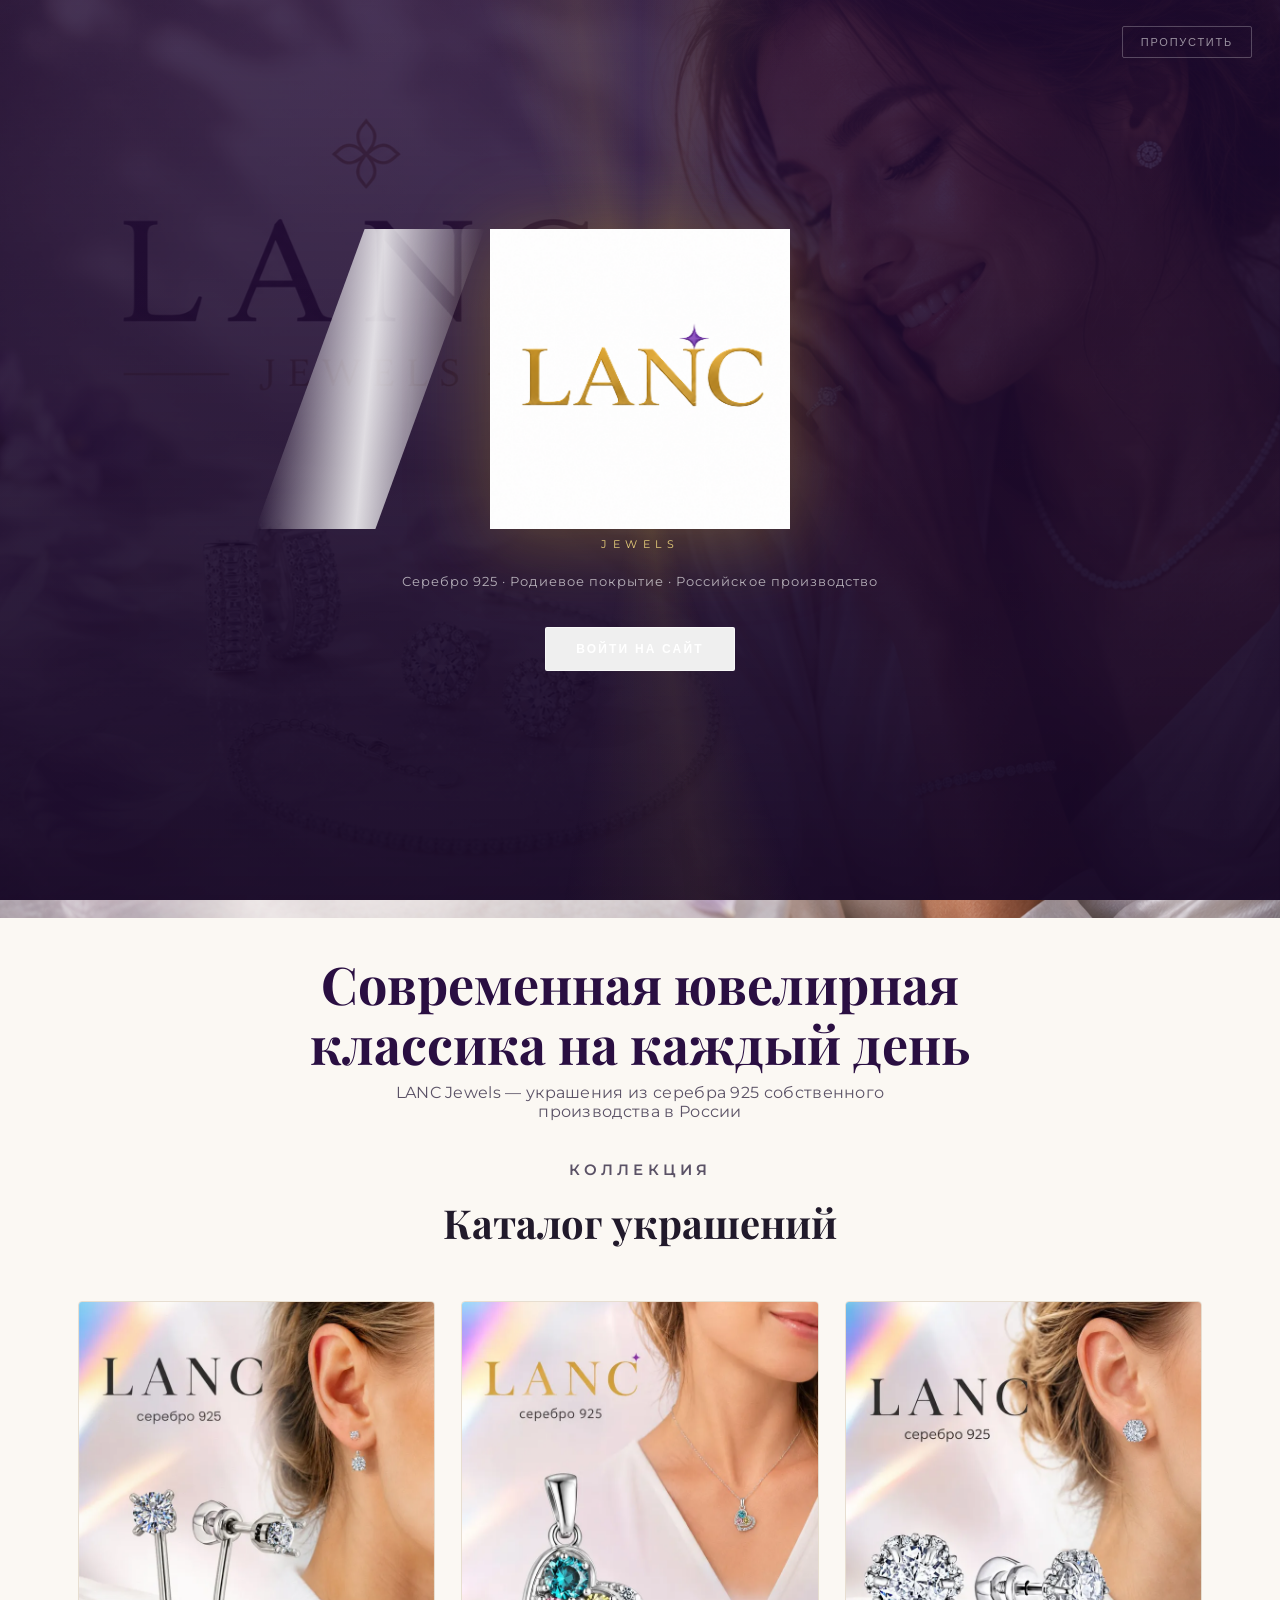
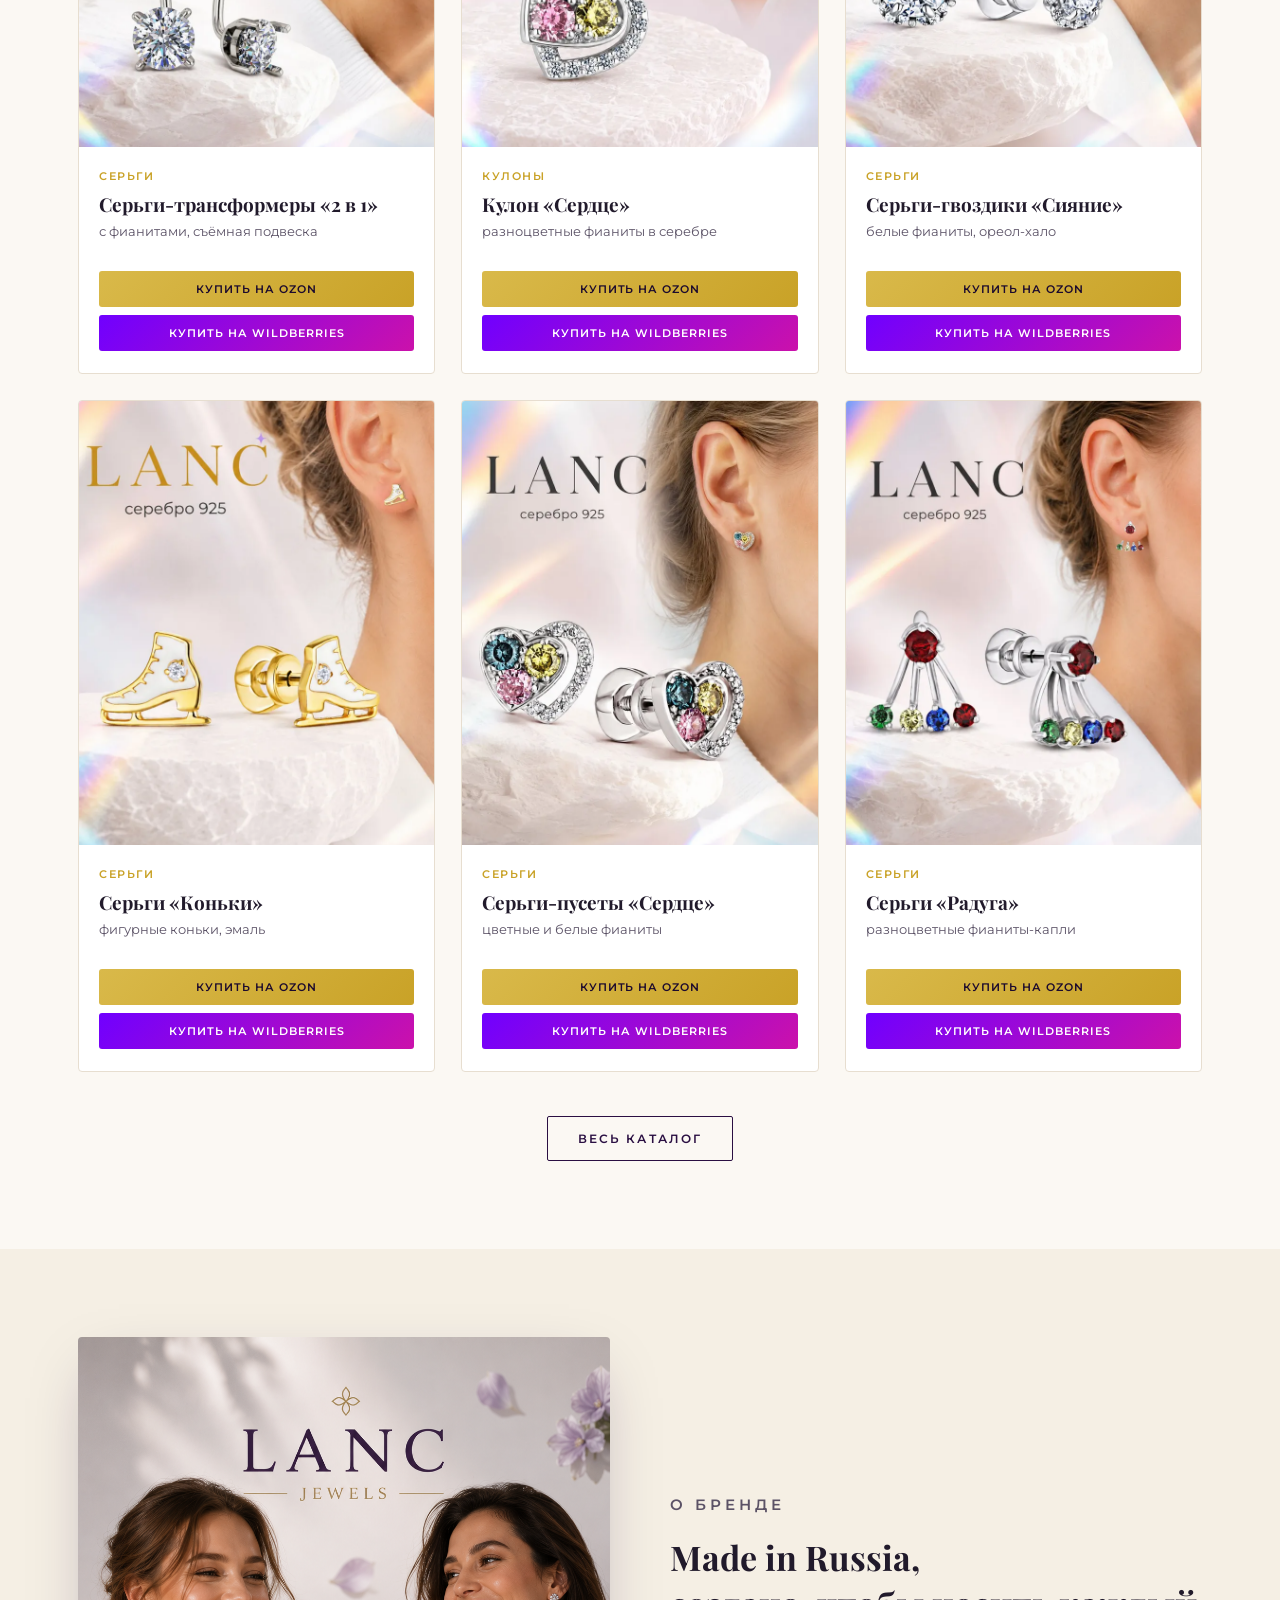
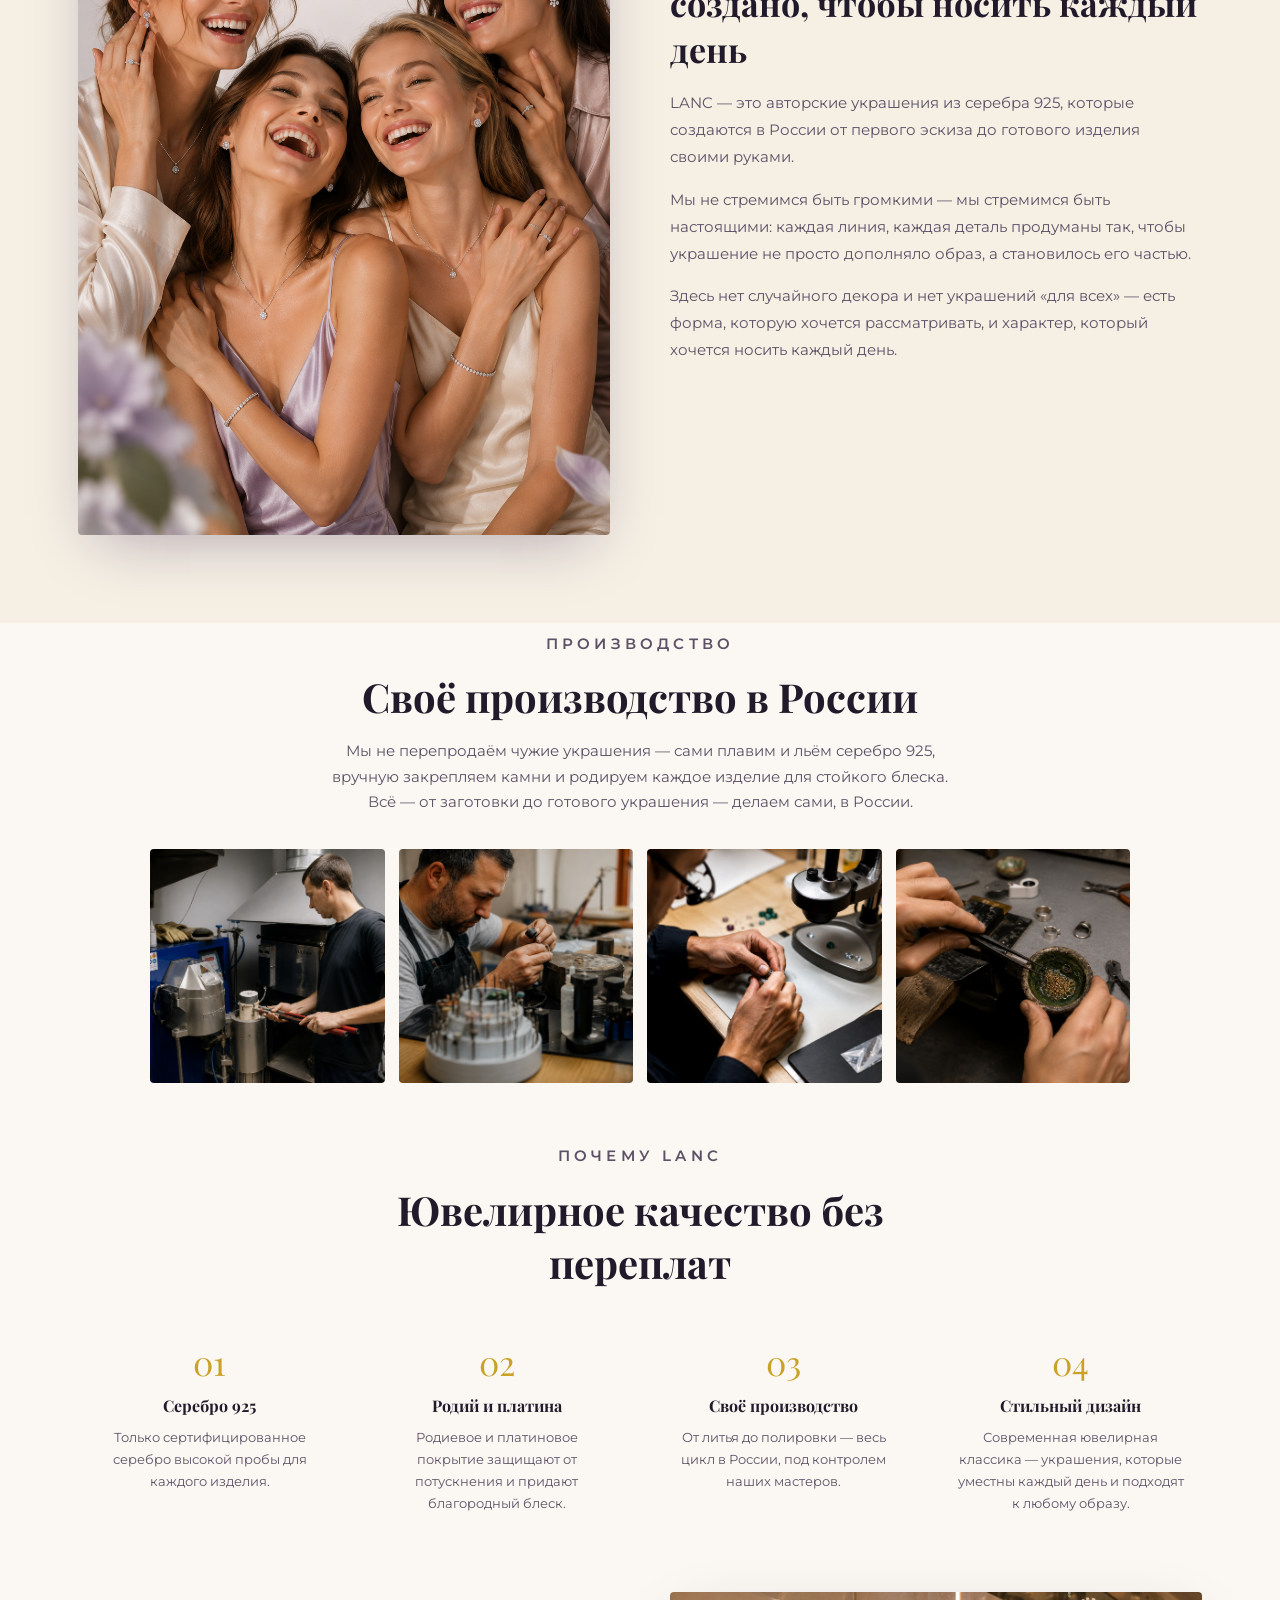
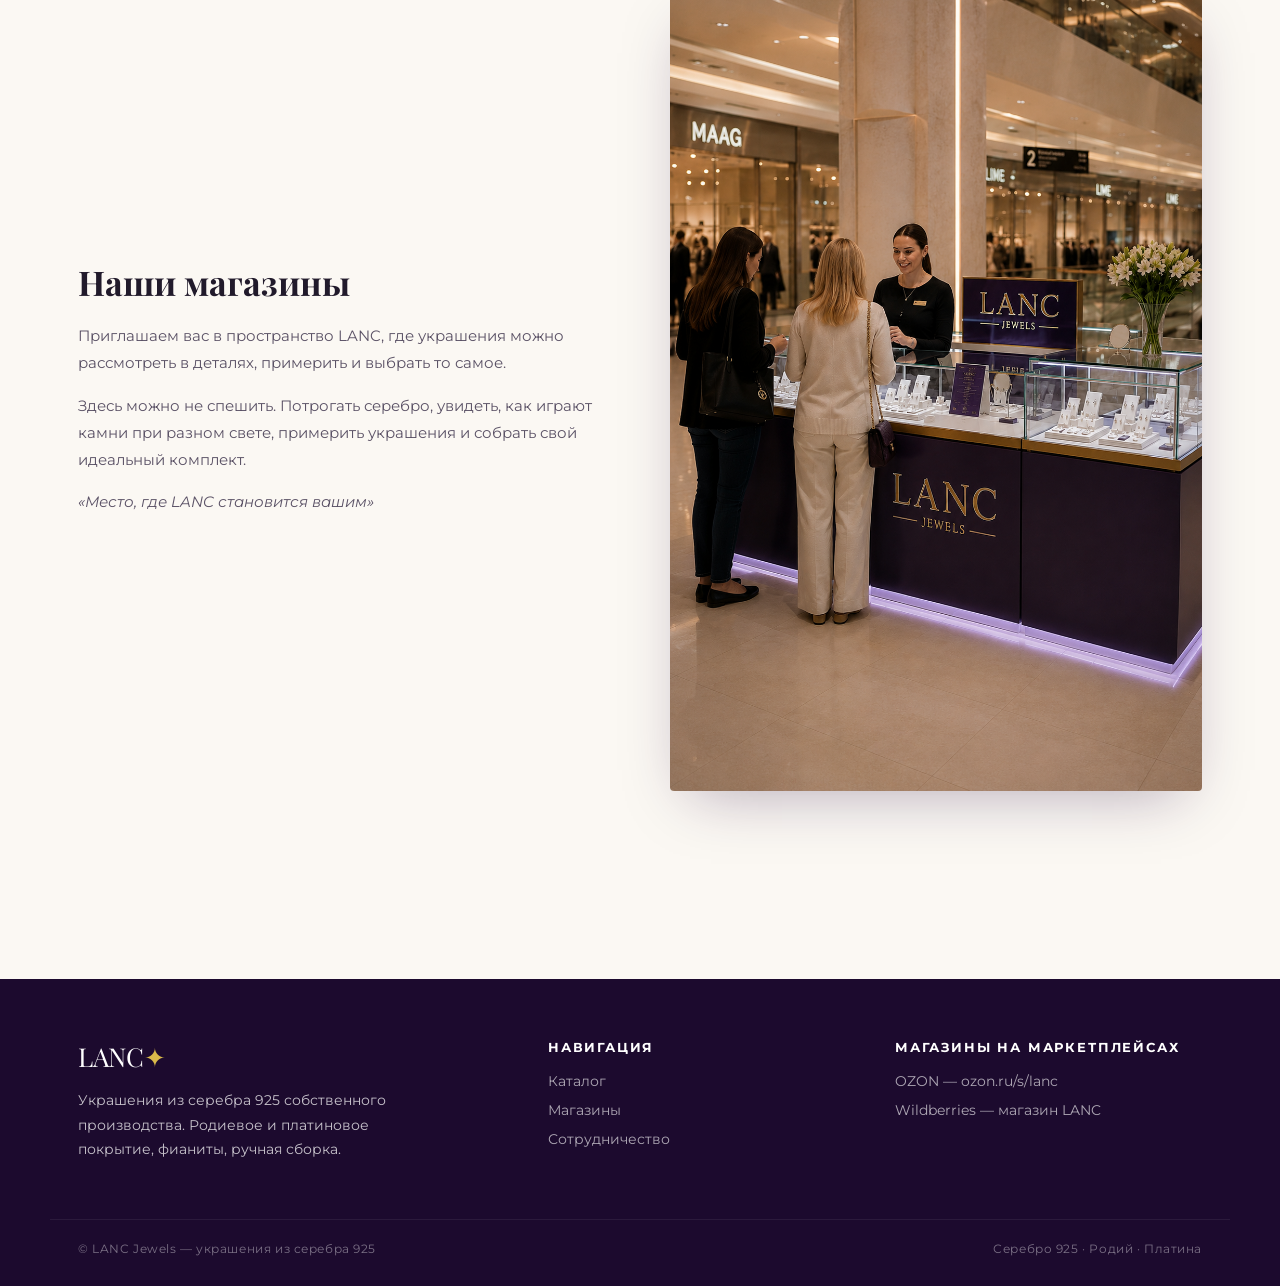
==== index.html @ 3d25fc1f "Initial commit: LANC Jewels website Static site with catalog (10 products sourced from OZON/Wildberr" ====
<!DOCTYPE html>
<html lang="ru">
<head>
<meta charset="UTF-8">
<meta name="viewport" content="width=device-width, initial-scale=1.0">
<title>LANC Jewels — украшения из серебра 925</title>
<link rel="stylesheet" href="css/style.css">
</head>
<body>

<!-- ===================== SPLASH ===================== -->
<div id="splash">
  <div class="bg-photo" style="background-image:url('images/brand/hero-splash.png');"></div>
  <div class="veil"></div>
  <div class="rays"></div>
  <div class="sparkle-field"></div>
  <button id="splash-skip">Пропустить</button>
  <div class="splash-content">
    <div class="splash-mark"><img src="images/brand/logo-gold.png" alt="LANC"></div>
    <p class="splash-sub">Jewels</p>
    <p class="splash-tag">Серебро 925 · Родиевое покрытие · Российское производство</p>
    <div class="splash-enter">
      <button class="btn btn-outline-light" id="splash-enter">Войти на сайт</button>
    </div>
  </div>
</div>

<!-- ===================== HEADER ===================== -->
<header class="site-header">
  <nav class="nav">
    <a href="index.html" class="nav-logo">LANC<span class="spark">✦</span><small>&nbsp;jewels</small></a>
    <button class="nav-toggle" id="navToggle" aria-label="Меню"><span></span><span></span><span></span></button>
    <ul class="nav-links" id="navLinks">
      <li><a href="index.html" class="active">Главная</a></li>
      <li><a href="catalog.html">Каталог</a></li>
      <li><a href="index.html#stores">Магазины</a></li>
      <li><a href="cooperation.html">Сотрудничество</a></li>
    </ul>
  </nav>
</header>

<!-- ===================== HERO ===================== -->
<section class="hero">
  <img src="images/brand/hero-splash.png" alt="LANC Jewels" class="hero-photo">
  <a href="catalog.html" class="btn btn-gold hero-photo-cta">Смотреть каталог</a>
</section>

<!-- ===================== HERO CAPTION ===================== -->
<section class="hero-caption">
  <div class="container">
    <h1>Современная ювелирная классика на каждый день</h1>
    <p class="hero-subtitle">LANC Jewels — украшения из серебра 925 собственного производства в России</p>
  </div>
</section>

<!-- ===================== CATEGORY TEASER ===================== -->
<section style="padding-top:32px;">
  <div class="container">
    <div class="section-head">
      <p class="eyebrow">Коллекция</p>
      <h2>Каталог украшений</h2>
    </div>
    <div class="grid-3" id="homeGrid"></div>
    <div style="text-align:center; margin-top:44px;">
      <a href="catalog.html" class="btn btn-outline">Весь каталог</a>
    </div>
  </div>
</section>

<!-- ===================== STORY / LIFESTYLE ===================== -->
<section style="background:var(--cream-100);">
  <div class="container split">
    <div>
      <img src="images/brand/lifestyle-group.png" alt="LANC Jewels — украшения на моделях">
    </div>
    <div>
      <p class="eyebrow">О бренде</p>
      <h2 class="serif">Made in Russia,<br>создано, чтобы носить каждый день</h2>
      <p>LANC — это авторские украшения из серебра 925, которые создаются в России от первого эскиза до готового изделия своими руками.</p>
      <p>Мы не стремимся быть громкими — мы стремимся быть настоящими: каждая линия, каждая деталь продуманы так, чтобы украшение не просто дополняло образ, а становилось его частью.</p>
      <p>Здесь нет случайного декора и нет украшений «для всех» — есть форма, которую хочется рассматривать, и характер, который хочется носить каждый день.</p>
    </div>
  </div>
</section>

<!-- ===================== PRODUCTION ===================== -->
<section class="production-block">
  <div class="container">
    <div class="section-head">
      <p class="eyebrow">Производство</p>
      <h2>Своё производство в России</h2>
      <p>Мы не перепродаём чужие украшения — сами плавим и льём серебро 925, вручную закрепляем камни и родируем каждое изделие для стойкого блеска. Всё — от заготовки до готового украшения — делаем сами, в России.</p>
    </div>
    <div class="photo-grid-compact">
      <div class="ph"><img src="images/production/workshop-2.png" alt="Плавка и литьё серебра"></div>
      <div class="ph"><img src="images/production/workshop-1.png" alt="Ручная закрепка камней"></div>
      <div class="ph"><img src="images/production/workshop-6.png" alt="Мастер за рабочим столом под микроскопом"></div>
      <div class="ph"><img src="images/production/workshop-5.png" alt="Вставка камней вручную"></div>
    </div>
  </div>
</section>

<!-- ===================== VALUES ===================== -->
<section style="padding:32px 0;">
  <div class="container">
    <div class="section-head" style="margin-bottom:20px;">
      <p class="eyebrow">Почему LANC</p>
      <h2>Ювелирное качество без переплат</h2>
    </div>
    <div class="value-grid">
      <div class="value-card">
        <div class="num">01</div>
        <h3>Серебро 925</h3>
        <p>Только сертифицированное серебро высокой пробы для каждого изделия.</p>
      </div>
      <div class="value-card">
        <div class="num">02</div>
        <h3>Родий и платина</h3>
        <p>Родиевое и платиновое покрытие защищают от потускнения и придают благородный блеск.</p>
      </div>
      <div class="value-card">
        <div class="num">03</div>
        <h3>Своё производство</h3>
        <p>От литья до полировки — весь цикл в России, под контролем наших мастеров.</p>
      </div>
      <div class="value-card">
        <div class="num">04</div>
        <h3>Стильный дизайн</h3>
        <p>Современная ювелирная классика — украшения, которые уместны каждый день и подходят к любому образу.</p>
      </div>
    </div>
  </div>
</section>

<!-- ===================== STORES ===================== -->
<section id="stores" style="padding-top:16px;">
  <div class="container split reverse">
    <div>
      <img src="images/stores/mall-counter.png" alt="Наши магазины">
    </div>
    <div>
      <h2 class="serif">Наши магазины</h2>
      <p>Приглашаем вас в пространство LANC, где украшения можно рассмотреть в деталях, примерить и выбрать то самое.</p>
      <p>Здесь можно не спешить. Потрогать серебро, увидеть, как играют камни при разном свете, примерить украшения и собрать свой идеальный комплект.</p>
      <p><em>«Место, где LANC становится вашим»</em></p>
    </div>
  </div>
</section>

<!-- ===================== FOOTER ===================== -->
<footer class="site-footer">
  <div class="container footer-grid">
    <div>
      <div class="footer-logo">LANC<span class="spark">✦</span></div>
      <p>Украшения из серебра 925 собственного производства. Родиевое и платиновое покрытие, фианиты, ручная сборка.</p>
    </div>
    <div>
      <h4>Навигация</h4>
      <ul>
        <li><a href="catalog.html">Каталог</a></li>
        <li><a href="index.html#stores">Магазины</a></li>
        <li><a href="cooperation.html">Сотрудничество</a></li>
      </ul>
    </div>
    <div>
      <h4>Магазины на маркетплейсах</h4>
      <ul>
        <li><a href="https://ozon.ru/s/lanc" target="_blank" rel="noopener">OZON — ozon.ru/s/lanc</a></li>
        <li><a href="https://www.wildberries.ru/seller/117154" target="_blank" rel="noopener">Wildberries — магазин LANC</a></li>
      </ul>
    </div>
  </div>
  <div class="container footer-bottom">
    <span>© LANC Jewels — украшения из серебра 925</span>
    <span>Серебро 925 · Родий · Платина</span>
  </div>
</footer>

<script src="js/products.js"></script>
<script>
  const homeGrid = document.getElementById('homeGrid');
  PRODUCTS.slice(0,6).forEach(p => { homeGrid.innerHTML += productCardHTML(p); });
</script>
<script src="js/main.js"></script>
</body>
</html>
---- css/style.css ----
@import url('https://fonts.googleapis.com/css2?family=Playfair+Display:ital,wght@0,400;0,500;0,600;0,700;1,500&family=Montserrat:wght@300;400;500;600;700&display=swap');

:root{
  --plum-950:#1c0a2e;
  --plum-900:#2a0f42;
  --plum-800:#3a1657;
  --plum-700:#4a1d6e;
  --gold-500:#c9a227;
  --gold-400:#d9b94a;
  --gold-300:#e8cf7a;
  --cream-50:#fbf8f3;
  --cream-100:#f5efe4;
  --ink-900:#211a2b;
  --ink-600:#5b5266;
  --white:#ffffff;
  --line:#e7ded0;
  --shadow: 0 20px 60px -20px rgba(42,15,66,0.35);
}

*{box-sizing:border-box;}
html{scroll-behavior:smooth;}
body{
  margin:0;
  font-family:'Montserrat', sans-serif;
  color:var(--ink-900);
  background:var(--cream-50);
  -webkit-font-smoothing:antialiased;
}
h1,h2,h3,.serif{font-family:'Playfair Display', serif;}
a{color:inherit; text-decoration:none;}
img{display:block; max-width:100%;}
.container{max-width:1180px; margin:0 auto; padding:0 28px;}
.eyebrow{
  font-size:12px; letter-spacing:.28em; text-transform:uppercase;
  color:var(--gold-500); font-weight:600; margin:0 0 14px;
}

/* ---------- NAV ---------- */
.site-header{
  position:sticky; top:0; z-index:200;
  background:rgba(251,248,243,0.88);
  backdrop-filter:blur(10px);
  border-bottom:1px solid var(--line);
}
.nav{
  display:flex; align-items:center; justify-content:space-between;
  padding:16px 28px; max-width:1180px; margin:0 auto;
}
.nav-logo{
  font-family:'Playfair Display', serif; font-size:24px; letter-spacing:.12em;
  color:var(--plum-900); display:flex; align-items:baseline; gap:6px;
}
.nav-logo .spark{color:var(--gold-500);}
.nav-logo small{
  font-family:'Montserrat',sans-serif; font-size:10px; letter-spacing:.35em;
  color:var(--ink-600); text-transform:uppercase; font-weight:600;
}
.nav-links{display:flex; gap:34px; list-style:none; margin:0; padding:0;}
.nav-links a{
  font-size:13px; letter-spacing:.08em; text-transform:uppercase; font-weight:600;
  color:var(--ink-900); position:relative; padding-bottom:4px;
}
.nav-links a::after{
  content:""; position:absolute; left:0; bottom:0; width:0; height:1px;
  background:var(--gold-500); transition:width .25s ease;
}
.nav-links a:hover::after, .nav-links a.active::after{width:100%;}
.nav-links a.active{color:var(--plum-800);}
.nav-toggle{display:none; background:none; border:none; cursor:pointer; padding:6px;}
.nav-toggle span{display:block; width:24px; height:2px; background:var(--plum-900); margin:5px 0;}

@media (max-width:820px){
  .nav-links{
    position:fixed; top:64px; left:0; right:0; height:calc(100vh - 64px);
    background:var(--cream-50); z-index:150;
    flex-direction:column; align-items:center; justify-content:flex-start;
    padding-top:40px; gap:26px;
    transform:translateY(-120vh); transition:transform .35s ease;
  }
  .nav-links.open{transform:translateY(0);}
  .nav-toggle{display:block;}
}

/* ---------- BUTTONS ---------- */
.btn{
  display:inline-flex; align-items:center; gap:10px;
  padding:14px 30px; font-size:12px; letter-spacing:.18em; text-transform:uppercase;
  font-weight:600; border-radius:2px; cursor:pointer; border:1px solid transparent;
  transition:all .25s ease;
}
.btn-gold{background:linear-gradient(135deg,var(--gold-400),var(--gold-500)); color:var(--plum-950);}
.btn-gold:hover{box-shadow:0 10px 30px -8px rgba(201,162,39,0.6); transform:translateY(-1px);}
.btn-outline{border-color:var(--plum-900); color:var(--plum-900);}
.btn-outline:hover{background:var(--plum-900); color:var(--white);}
.btn-outline-light{border-color:rgba(255,255,255,.6); color:var(--white);}
.btn-outline-light:hover{background:var(--white); color:var(--plum-900);}
.btn-wb{background:linear-gradient(135deg,#7000ff,#cb11ab); color:#fff;}
.btn-wb:hover{box-shadow:0 10px 30px -8px rgba(203,17,171,0.55); transform:translateY(-1px);}

/* ---------- FOOTER ---------- */
.site-footer{
  background:var(--plum-950); color:rgba(255,255,255,.75); padding:60px 0 30px; margin-top:100px;
}
.footer-grid{display:grid; grid-template-columns:1.4fr 1fr 1fr; gap:40px;}
.footer-grid h4{color:var(--white); font-size:13px; letter-spacing:.14em; text-transform:uppercase; margin:0 0 16px;}
.footer-logo{font-family:'Playfair Display',serif; font-size:26px; color:var(--white); margin-bottom:14px;}
.footer-logo .spark{color:var(--gold-400);}
.footer-grid p{font-size:13.5px; line-height:1.8; max-width:320px;}
.footer-grid ul{list-style:none; padding:0; margin:0; display:flex; flex-direction:column; gap:10px;}
.footer-grid a{font-size:13.5px; opacity:.85;}
.footer-grid a:hover{opacity:1; color:var(--gold-300);}
.footer-bottom{
  border-top:1px solid rgba(255,255,255,.12); margin-top:44px; padding-top:22px;
  font-size:11.5px; letter-spacing:.05em; opacity:.55; display:flex; justify-content:space-between; flex-wrap:wrap; gap:10px;
}
@media (max-width:820px){.footer-grid{grid-template-columns:1fr;}}

/* ---------- SPLASH ---------- */
#splash{
  position:fixed; inset:0; z-index:9999;
  background:radial-gradient(120% 120% at 50% 20%, #3a1657 0%, #240d3a 55%, #170826 100%);
  display:flex; align-items:center; justify-content:center;
  overflow:hidden;
  transition:opacity 1s ease, visibility 1s ease;
}
#splash.hide{opacity:0; visibility:hidden; pointer-events:none;}
#splash .bg-photo{
  position:absolute; inset:0; background-size:cover; background-position:center;
  opacity:0; animation:bgReveal 3.5s ease forwards; animation-delay:.4s;
}
@keyframes bgReveal{
  0%{opacity:0; transform:scale(1.08);}
  100%{opacity:.4; transform:scale(1);}
}
#splash .veil{position:absolute; inset:0; background:linear-gradient(180deg, rgba(28,10,46,.55), rgba(23,8,38,.92));}
#splash .rays{
  position:absolute; inset:-20%; opacity:0;
  background:conic-gradient(from 0deg, transparent 0deg, rgba(217,185,74,.10) 8deg, transparent 20deg, transparent 160deg, rgba(217,185,74,.08) 172deg, transparent 190deg, transparent 340deg, rgba(217,185,74,.10) 352deg, transparent 360deg);
  animation:rotateRays 18s linear infinite, fadeInSlow 2.5s ease forwards;
  animation-delay:0s, .3s;
}
@keyframes rotateRays{to{transform:rotate(360deg);}}
@keyframes fadeInSlow{to{opacity:1;}}

.splash-content{position:relative; z-index:3; text-align:center; padding:0 20px;}
.splash-mark{
  width:min(64vw,300px); margin:0 auto 6px; opacity:0; transform:scale(.85);
  animation:markIn 1.1s cubic-bezier(.2,.9,.25,1) forwards; animation-delay:.3s;
  position:relative;
}
.splash-mark img{width:100%; filter:drop-shadow(0 10px 40px rgba(201,162,39,.35));}
@keyframes markIn{ to{opacity:1; transform:scale(1);} }

.splash-mark::after{
  content:""; position:absolute; top:0; left:-60%; width:40%; height:100%;
  background:linear-gradient(75deg, transparent 0%, rgba(255,255,255,.85) 50%, transparent 100%);
  transform:skewX(-20deg);
  animation:shine 2.6s ease-in-out .2s infinite;
  mix-blend-mode:overlay;
}
@keyframes shine{
  0%{left:-60%;}
  35%{left:120%;}
  100%{left:120%;}
}

.splash-sub{
  font-size:11px; letter-spacing:.5em; text-transform:uppercase; color:var(--gold-300);
  opacity:0; animation:fadeUp 1s ease forwards; animation-delay:1.15s;
  margin:8px 0 0;
}
.splash-tag{
  color:rgba(255,255,255,.65); font-size:13px; letter-spacing:.08em; margin-top:22px;
  opacity:0; animation:fadeUp 1s ease forwards; animation-delay:1.5s;
}
@keyframes fadeUp{ 0%{opacity:0; transform:translateY(14px);} 100%{opacity:1; transform:translateY(0);} }

.splash-enter{
  margin-top:38px; opacity:0; animation:fadeUp 1s ease forwards; animation-delay:1.9s;
}

.sparkle{
  position:absolute; border-radius:50%;
  background:radial-gradient(circle, #fff 0%, var(--gold-300) 45%, transparent 70%);
  opacity:0; pointer-events:none;
  animation:twinkle 2.4s ease-in-out infinite;
}
@keyframes twinkle{
  0%,100%{opacity:0; transform:scale(.3) rotate(0deg);}
  50%{opacity:1; transform:scale(1) rotate(90deg);}
}
.sparkle.diamond{ border-radius:0; transform:rotate(45deg); }

#splash-skip{
  position:absolute; top:26px; right:28px; z-index:5;
  color:rgba(255,255,255,.55); font-size:11px; letter-spacing:.16em; text-transform:uppercase;
  background:none; border:1px solid rgba(255,255,255,.25); padding:9px 18px; cursor:pointer;
  border-radius:2px; transition:all .25s ease;
}
#splash-skip:hover{color:#fff; border-color:#fff;}

/* ---------- HERO ---------- */
.hero{position:relative; line-height:0; padding:0; margin:0;}
.hero-photo{width:100%; height:auto; display:block;}
.hero-photo-cta{
  position:absolute; left:28.6%; top:51.3%; transform:translate(-50%,-50%);
  white-space:nowrap; box-shadow:0 8px 26px -6px rgba(0,0,0,.45);
}
@media (max-width:640px){
  .hero-photo-cta{
    padding:10px 16px; font-size:10px; letter-spacing:.12em;
  }
}

/* hero caption — text block shown below the hero photo */
.hero-caption{padding:36px 0 4px; text-align:center;}
.hero-caption h1{
  font-size:clamp(30px,4.6vw,52px); line-height:1.14; margin:0 0 10px; color:var(--plum-900);
  max-width:820px; margin-left:auto; margin-right:auto;
}
.hero-caption .hero-subtitle{
  font-size:15.5px; letter-spacing:.02em; color:var(--ink-600); max-width:560px; margin:0 auto;
}

/* page hero (smaller, for inner pages) */
.page-hero{
  position:relative; min-height:46vh; display:flex; align-items:center; justify-content:center;
  text-align:center; background-size:cover; background-position:center;
}
.page-hero-inner{position:relative; z-index:2; padding:40px 24px; max-width:760px;}
.page-hero h1{color:#fff; font-size:clamp(30px,4.4vw,52px); margin:12px 0 14px; text-shadow:0 2px 10px rgba(0,0,0,.55), 0 10px 40px rgba(0,0,0,.4);}
.page-hero p{color:rgba(255,255,255,.92); font-size:15.5px; line-height:1.75; margin:0 auto; text-shadow:0 1px 8px rgba(0,0,0,.55);}
.page-hero .eyebrow{color:var(--gold-300); text-shadow:0 1px 8px rgba(0,0,0,.55);}

/* ---------- SECTIONS ---------- */
section{padding:88px 0;}
.section-head{text-align:center; max-width:640px; margin:0 auto 52px;}
.section-head h2{font-size:clamp(26px,3.4vw,40px); margin:8px 0 14px;}
.section-head p{color:var(--ink-600); font-size:15px; line-height:1.7;}

/* category / feature cards */
.grid-3{display:grid; grid-template-columns:repeat(3,1fr); gap:26px;}
.grid-2{display:grid; grid-template-columns:1fr 1fr; gap:26px;}
@media (max-width:900px){.grid-3{grid-template-columns:1fr 1fr;} }
@media (max-width:620px){.grid-3, .grid-2{grid-template-columns:1fr;}}

.feature-card{
  background:var(--white); border:1px solid var(--line); border-radius:4px; overflow:hidden;
  transition:transform .3s ease, box-shadow .3s ease;
}
.feature-card:hover{transform:translateY(-6px); box-shadow:var(--shadow);}
.feature-card .ph{aspect-ratio:4/5; overflow:hidden; background:var(--cream-100);}
.feature-card .ph img{width:100%; height:100%; object-fit:cover; transition:transform .5s ease;}
.feature-card:hover .ph img{transform:scale(1.06);}
.feature-card .fc-link{display:block; color:inherit;}
.feature-card .body{padding:22px 20px 18px;}
.feature-card .body .cat{font-size:11px; letter-spacing:.14em; text-transform:uppercase; color:var(--gold-500); font-weight:600;}
.feature-card .body h3{font-size:19px; margin:8px 0 6px;}
.feature-card .body .sub{color:var(--ink-600); font-size:13px; margin:0;}
.fc-buy{display:flex; flex-direction:column; gap:8px; padding:14px 20px 22px;}
.fc-buy-btn{
  display:block; text-align:center; padding:11px 14px; border-radius:3px;
  font-size:11px; letter-spacing:.09em; text-transform:uppercase; font-weight:600;
  transition:all .2s ease;
}
.fc-buy-btn.ozon{background:linear-gradient(135deg,var(--gold-400),var(--gold-500)); color:var(--plum-950);}
.fc-buy-btn.ozon:hover{box-shadow:0 8px 22px -6px rgba(201,162,39,.55); transform:translateY(-1px);}
.fc-buy-btn.wb{background:linear-gradient(135deg,#7000ff,#cb11ab); color:#fff;}
.fc-buy-btn.wb:hover{box-shadow:0 8px 22px -6px rgba(203,17,171,.5); transform:translateY(-1px);}

/* ---------- CATALOG GRID ---------- */
.catalog-toolbar{
  display:flex; justify-content:center; gap:10px; flex-wrap:wrap; margin-bottom:46px;
}
.filter-btn{
  padding:10px 22px; border:1px solid var(--line); background:var(--white);
  font-size:12px; letter-spacing:.1em; text-transform:uppercase; font-weight:600;
  cursor:pointer; border-radius:30px; color:var(--ink-600); transition:all .2s ease;
}
.filter-btn:hover{border-color:var(--gold-500); color:var(--plum-900);}
.filter-btn.active{background:var(--plum-900); border-color:var(--plum-900); color:#fff;}

/* ---------- PRODUCT DETAIL ---------- */
.product-detail{display:grid; grid-template-columns:1.1fr 1fr; gap:64px; align-items:flex-start;}
@media (max-width:900px){.product-detail{grid-template-columns:1fr; gap:36px;}}

.gallery-main{
  position:relative; aspect-ratio:1/1; background:var(--white); border:1px solid var(--line);
  border-radius:4px; overflow:hidden;
}
.gallery-main img{
  width:100%; height:100%; object-fit:cover; position:absolute; inset:0;
  opacity:0; transition:opacity .45s ease;
}
.gallery-main img.active{opacity:1;}
.gallery-arrow{
  position:absolute; top:50%; transform:translateY(-50%); z-index:4;
  width:42px; height:42px; border-radius:50%; background:rgba(255,255,255,.85);
  border:1px solid var(--line); cursor:pointer; display:flex; align-items:center; justify-content:center;
  font-size:16px; color:var(--plum-900); transition:all .2s ease;
}
.gallery-arrow:hover{background:var(--plum-900); color:#fff;}
.gallery-arrow.prev{left:14px;} .gallery-arrow.next{right:14px;}
.gallery-count{
  position:absolute; bottom:14px; right:16px; z-index:4; background:rgba(23,8,38,.6); color:#fff;
  font-size:11px; letter-spacing:.06em; padding:5px 12px; border-radius:20px;
}
.thumbs{display:flex; gap:10px; margin-top:14px; overflow-x:auto; padding-bottom:4px;}
.thumbs img{
  width:76px; height:76px; object-fit:cover; border-radius:3px; cursor:pointer;
  border:2px solid transparent; opacity:.65; transition:all .2s ease; flex:none;
}
.thumbs img:hover{opacity:1;}
.thumbs img.active{opacity:1; border-color:var(--gold-500);}

.product-info .eyebrow{margin-bottom:10px;}
.product-info h1{font-size:clamp(26px,3.2vw,36px); margin:0 0 10px;}
.product-info .sub{color:var(--ink-600); font-size:14.5px; margin:0 0 20px;}
.product-info .price{font-family:'Playfair Display',serif; font-size:32px; color:var(--plum-900); margin:0 0 26px;}
.product-info .desc{font-size:14.5px; line-height:1.85; color:var(--ink-900); margin:0 0 26px;}
.spec-list{list-style:none; padding:0; margin:0 0 32px; display:flex; flex-wrap:wrap; gap:10px;}
.spec-list li{
  background:var(--cream-100); border:1px solid var(--line); padding:8px 16px; border-radius:30px;
  font-size:12.5px; color:var(--ink-900);
}
.product-actions{display:flex; gap:14px; flex-wrap:wrap; margin-bottom:20px;}
.note-line{font-size:12.5px; color:var(--ink-600); border-top:1px solid var(--line); padding-top:18px;}

/* ---------- PRODUCTION ---------- */
.value-grid{display:grid; grid-template-columns:repeat(4,1fr); gap:24px;}
@media (max-width:900px){.value-grid{grid-template-columns:1fr 1fr;}}
@media (max-width:560px){.value-grid{grid-template-columns:1fr;}}
.value-card{text-align:center; padding:30px 18px;}
.value-card .num{
  font-family:'Playfair Display',serif; font-size:34px; color:var(--gold-500); margin-bottom:10px;
}
.value-card h3{font-size:16px; margin:0 0 10px;}
.value-card p{font-size:13px; color:var(--ink-600); line-height:1.7; margin:0;}

.split{display:grid; grid-template-columns:1fr 1fr; gap:60px; align-items:center;}
@media (max-width:900px){.split{grid-template-columns:1fr; gap:30px;}}
.split img, .split video{width:100%; border-radius:4px; box-shadow:var(--shadow);}
.split h2{font-size:clamp(24px,3vw,34px); margin:8px 0 18px;}
.split p{color:var(--ink-600); font-size:14.5px; line-height:1.85; margin:0 0 16px;}
.split.reverse{direction:rtl;} .split.reverse > *{direction:ltr;}

/* compact production photo strip (homepage) */
.production-block{padding:8px 0 28px;}
.production-block .section-head{margin-bottom:34px;}
.photo-grid-compact{
  display:grid; grid-template-columns:repeat(4,1fr); gap:14px; max-width:980px; margin:0 auto;
}
.photo-grid-compact .ph{aspect-ratio:1/1; border-radius:4px; overflow:hidden;}
.photo-grid-compact img{width:100%; height:100%; object-fit:cover; display:block; transition:transform .4s ease;}
.photo-grid-compact .ph:hover img{transform:scale(1.06);}
@media (max-width:700px){.photo-grid-compact{grid-template-columns:1fr 1fr;}}


.cta-band{
  background:linear-gradient(135deg, var(--plum-900), var(--plum-700));
  color:#fff; text-align:center; padding:80px 28px; border-radius:6px; margin:0 28px;
  position:relative; overflow:hidden;
}
.cta-band h2{color:#fff; margin:8px 0 16px;}
.cta-band p{color:rgba(255,255,255,.78); max-width:520px; margin:0 auto 30px; font-size:14.5px; line-height:1.7;}

.breadcrumb{font-size:12px; color:var(--ink-600); margin-bottom:26px;}
.breadcrumb a{color:var(--ink-600);} .breadcrumb a:hover{color:var(--plum-900);}

/* ---------- COOPERATION ---------- */
.coop-intro{font-size:15.5px; line-height:1.85; color:var(--ink-600); max-width:720px; margin:0 auto 20px;}
.coop-block{padding:56px 0;}
.coop-block.alt{background:var(--cream-100);}
.coop-grid{display:grid; grid-template-columns:90px 1fr; gap:20px; max-width:760px; margin:0 auto;}
.coop-num{font-family:'Playfair Display',serif; font-size:34px; color:var(--gold-500);}
.coop-copy h2{font-size:24px; margin:0 0 14px;}
.coop-copy p{font-size:14.5px; line-height:1.8; color:var(--ink-900); margin:0 0 12px;}
.coop-copy .coop-label{font-weight:600; margin-bottom:10px;}
.coop-list{list-style:none; padding:0; margin:0 0 20px; display:flex; flex-direction:column; gap:8px;}
.coop-list li{font-size:14.5px; line-height:1.7; color:var(--ink-600); padding-left:18px; position:relative;}
.coop-list li::before{content:"—"; position:absolute; left:0; color:var(--gold-500);}
.coop-cta{font-size:14px; color:var(--ink-900); margin:0;}
.coop-cta a{color:var(--plum-900); font-weight:600; border-bottom:1px solid var(--gold-500);}
.coop-cta a:hover{color:var(--gold-500);}
@media (max-width:640px){.coop-grid{grid-template-columns:1fr;} .coop-num{font-size:26px;}}
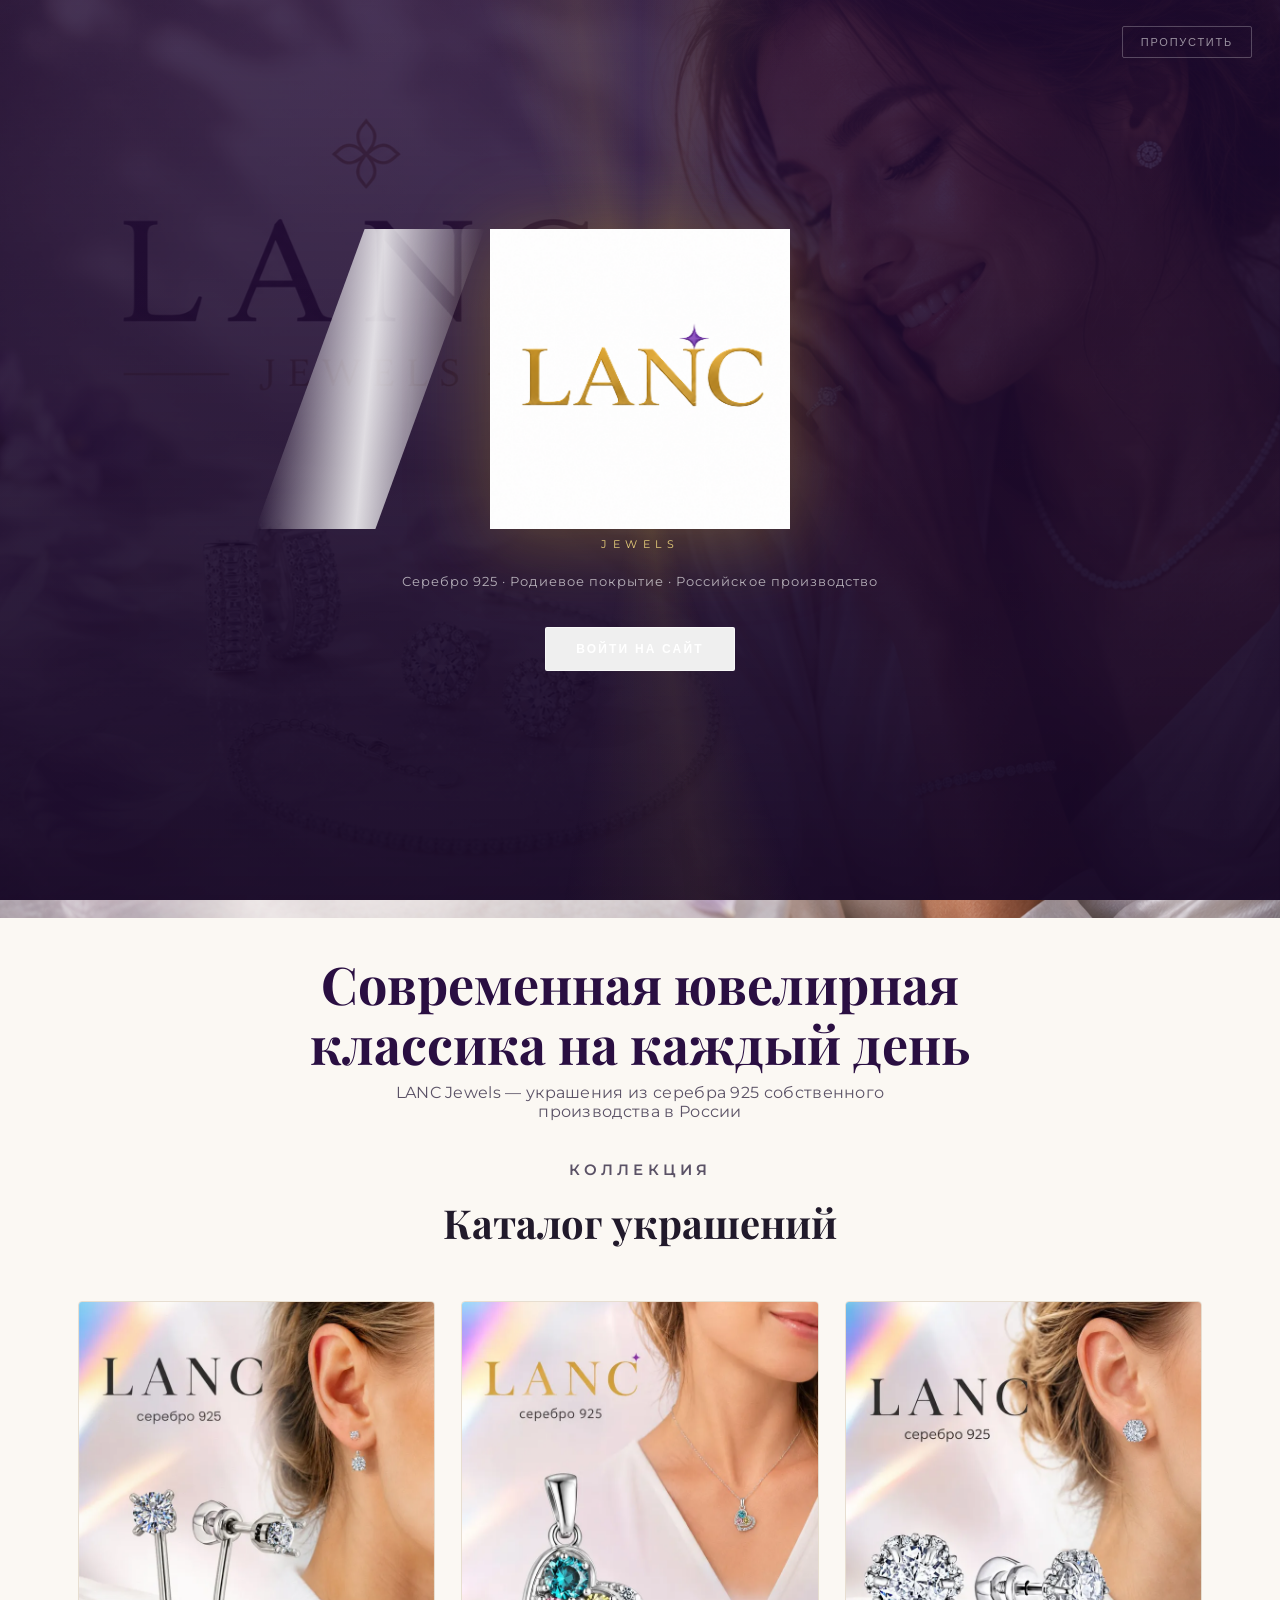
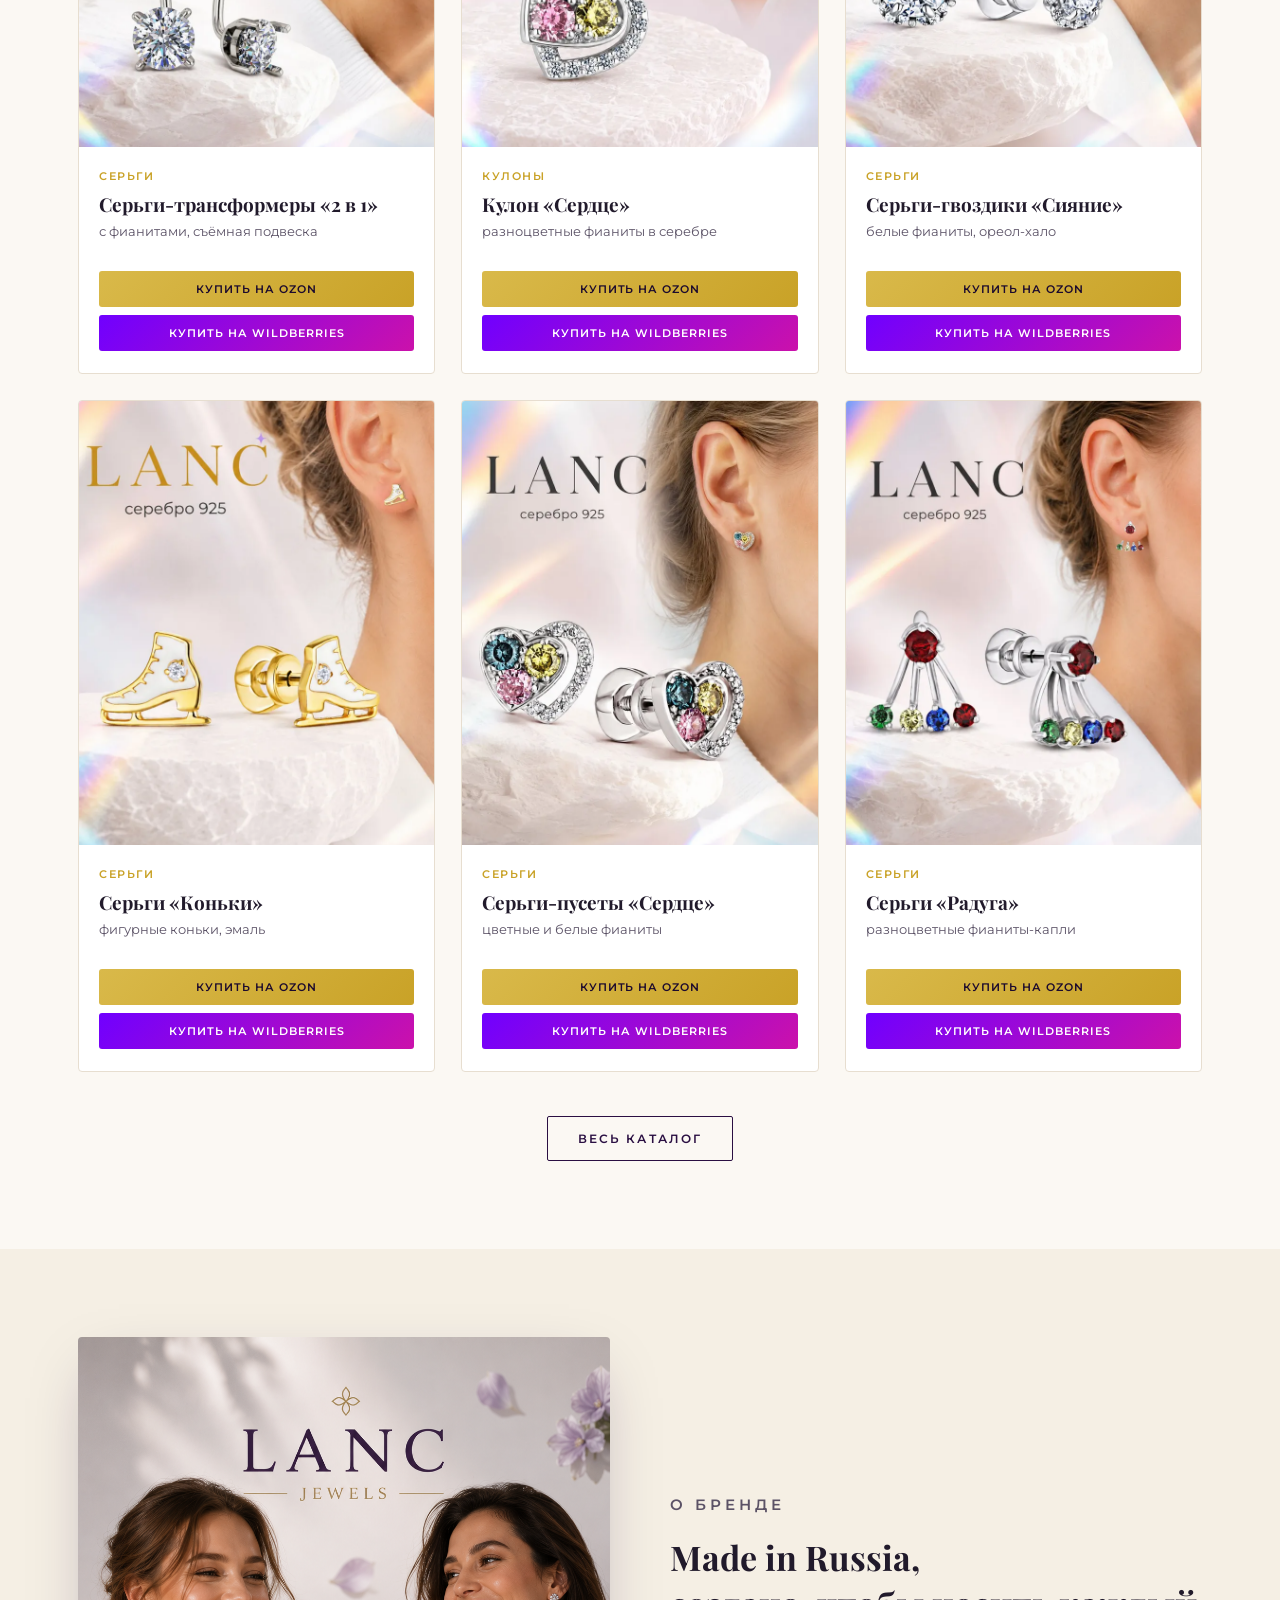
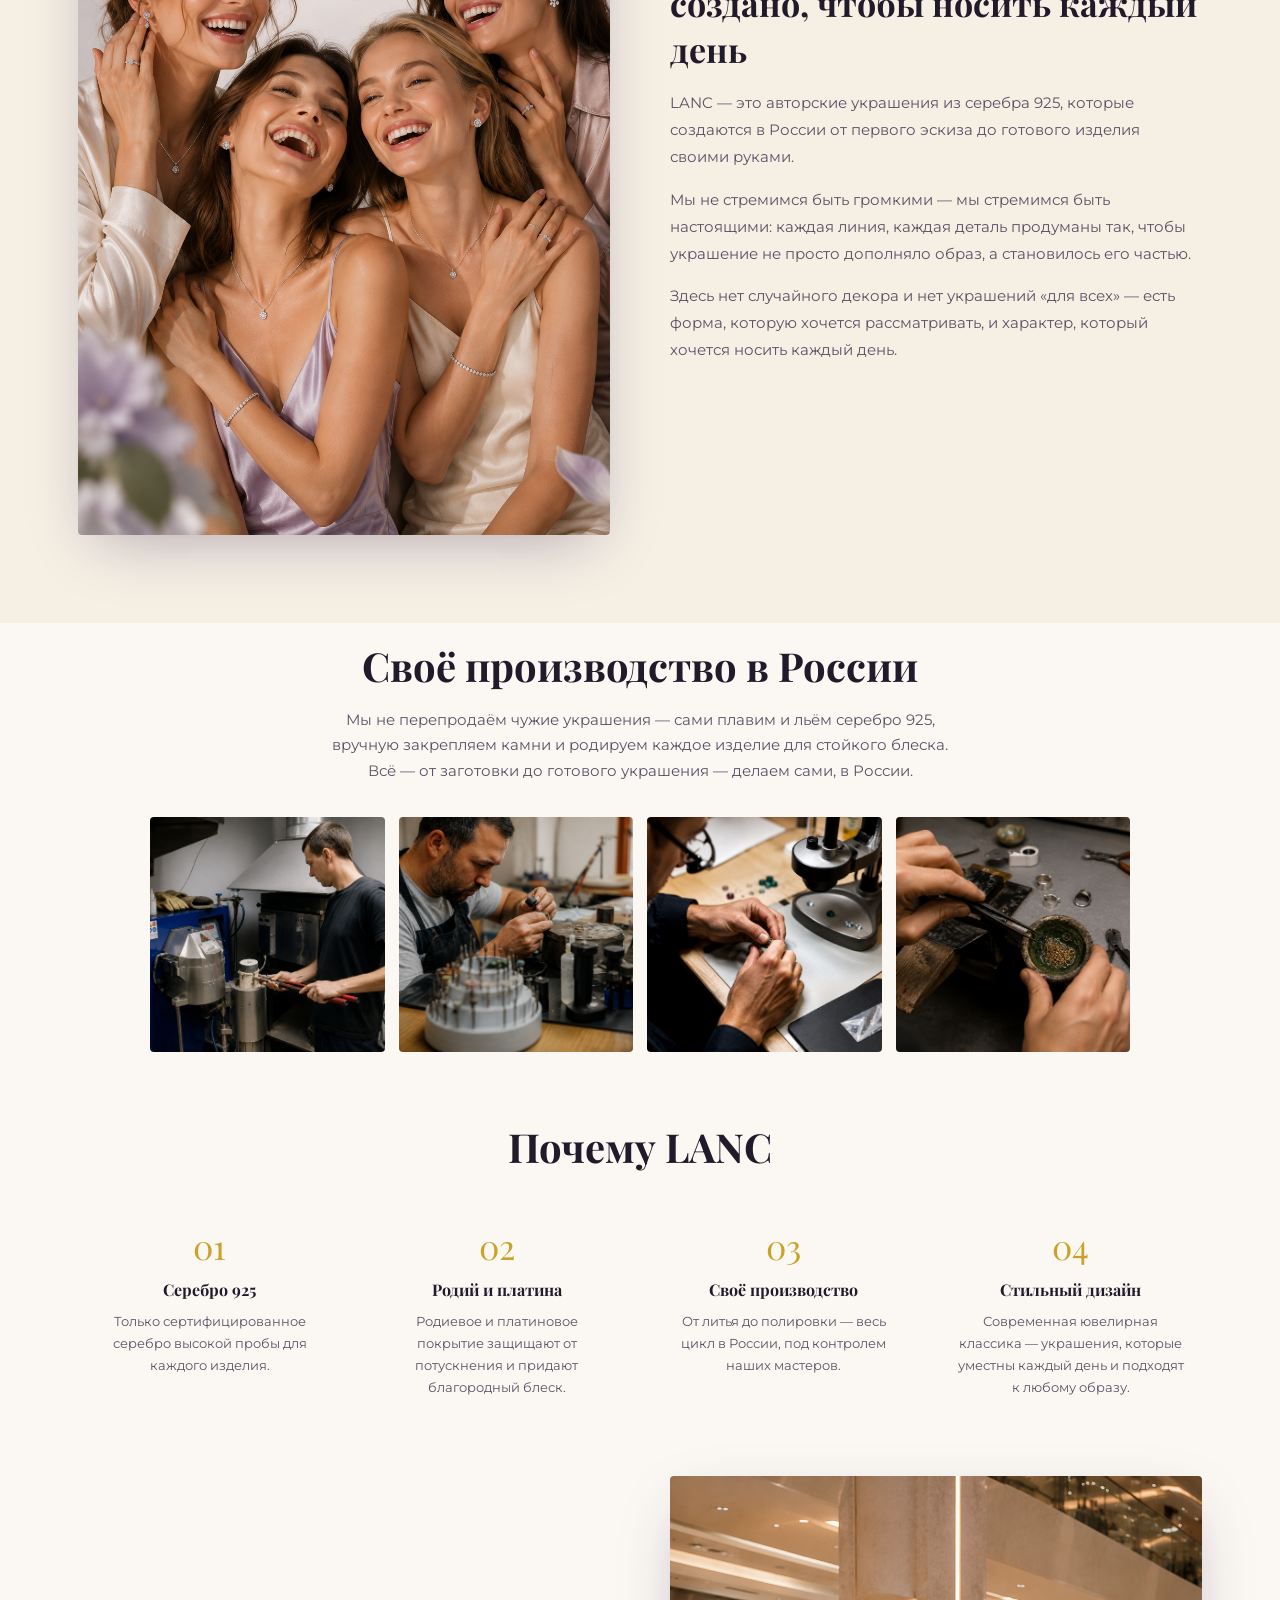
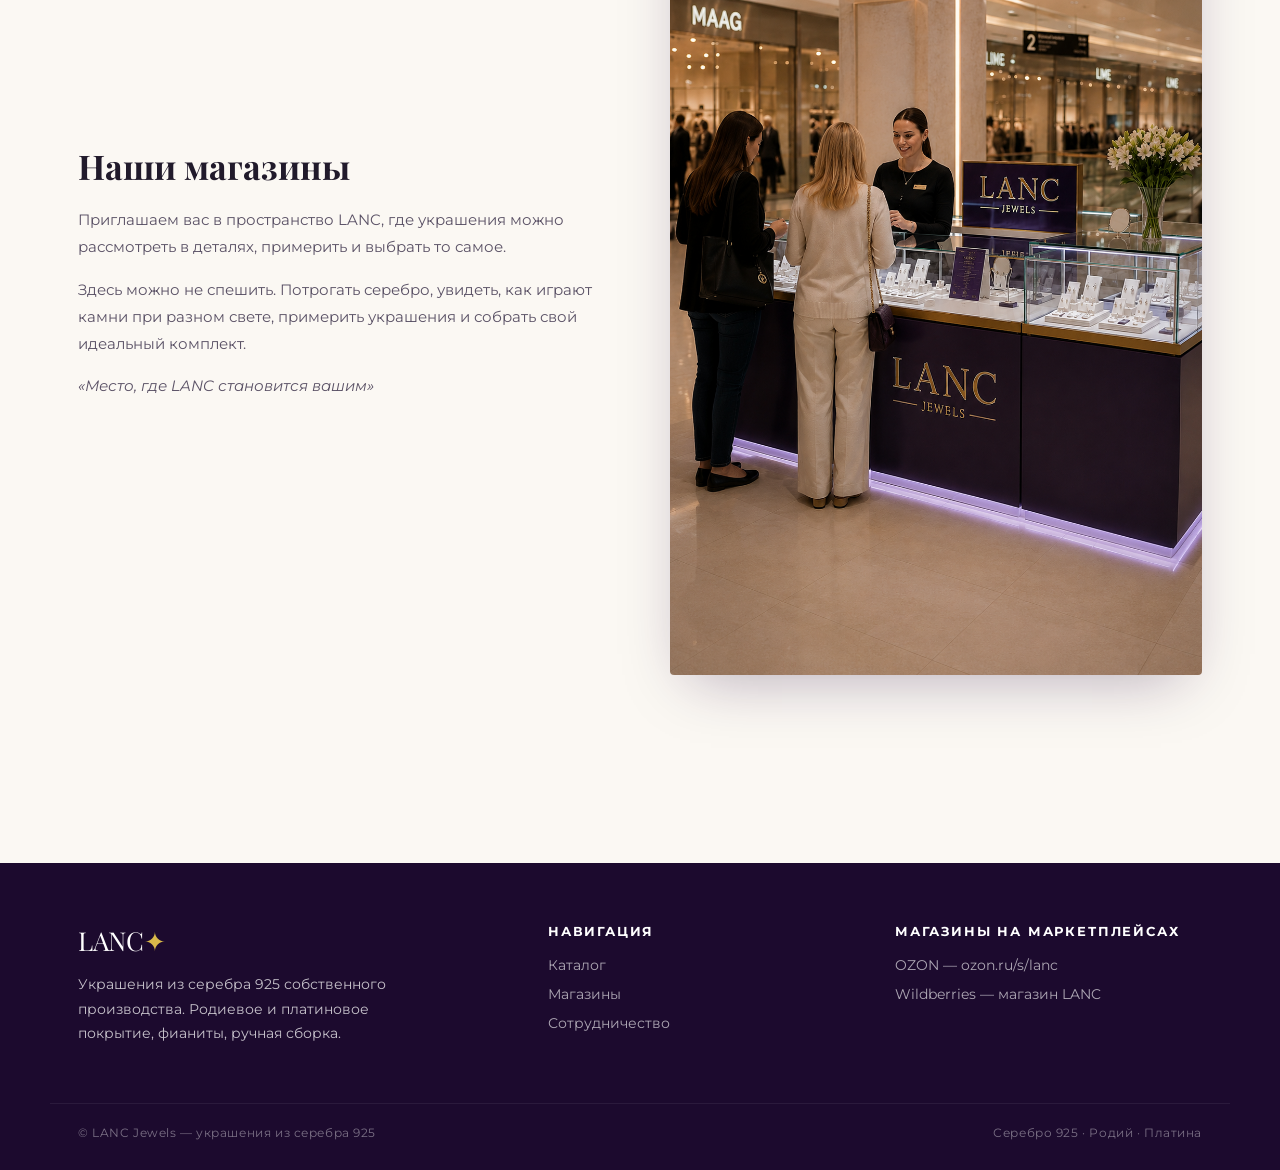
==== commit 2b29ee26: "Tighten mobile spacing after brand story, restyle section headings - Reduce gap below the brand-stor" ====
--- a/index.html
+++ b/index.html
@@ -68,7 +68,7 @@
 </section>
 
 <!-- ===================== STORY / LIFESTYLE ===================== -->
-<section style="background:var(--cream-100);">
+<section class="story-block" style="background:var(--cream-100);">
   <div class="container split">
     <div>
       <img src="images/brand/lifestyle-group.png" alt="LANC Jewels — украшения на моделях">
@@ -87,7 +87,6 @@
 <section class="production-block">
   <div class="container">
     <div class="section-head">
-      <p class="eyebrow">Производство</p>
       <h2>Своё производство в России</h2>
       <p>Мы не перепродаём чужие украшения — сами плавим и льём серебро 925, вручную закрепляем камни и родируем каждое изделие для стойкого блеска. Всё — от заготовки до готового украшения — делаем сами, в России.</p>
     </div>
@@ -104,8 +103,7 @@
 <section style="padding:32px 0;">
   <div class="container">
     <div class="section-head" style="margin-bottom:20px;">
-      <p class="eyebrow">Почему LANC</p>
-      <h2>Ювелирное качество без переплат</h2>
+      <h2>Почему LANC</h2>
     </div>
     <div class="value-grid">
       <div class="value-card">
--- a/css/style.css
+++ b/css/style.css
@@ -101,6 +101,11 @@
 .site-footer{
   background:var(--plum-950); color:rgba(255,255,255,.75); padding:60px 0 30px; margin-top:100px;
 }
+@media (max-width:560px){
+  .site-footer{margin-top:32px;}
+  #stores{padding-bottom:16px;}
+  .story-block{padding-bottom:24px;}
+}
 .footer-grid{display:grid; grid-template-columns:1.4fr 1fr 1fr; gap:40px;}
 .footer-grid h4{color:var(--white); font-size:13px; letter-spacing:.14em; text-transform:uppercase; margin:0 0 16px;}
 .footer-logo{font-family:'Playfair Display',serif; font-size:26px; color:var(--white); margin-bottom:14px;}
@@ -242,12 +247,23 @@
 .grid-3{display:grid; grid-template-columns:repeat(3,1fr); gap:26px;}
 .grid-2{display:grid; grid-template-columns:1fr 1fr; gap:26px;}
 @media (max-width:900px){.grid-3{grid-template-columns:1fr 1fr;} }
-@media (max-width:620px){.grid-3, .grid-2{grid-template-columns:1fr;}}
+@media (max-width:620px){.grid-2{grid-template-columns:1fr;}}
+@media (max-width:560px){
+  .grid-3{grid-template-columns:1fr 1fr; gap:12px;}
+  .feature-card .body{padding:12px 10px 8px;}
+  .feature-card .body .cat{font-size:9px; letter-spacing:.08em;}
+  .feature-card .body h3{font-size:13.5px; margin:5px 0 4px; line-height:1.25;}
+  .feature-card .body .sub{font-size:11px; line-height:1.35;}
+  .fc-buy{padding:8px 10px 12px; gap:6px;}
+  .fc-buy-btn{padding:8px 6px; font-size:9px; letter-spacing:.03em;}
+}
 
 .feature-card{
   background:var(--white); border:1px solid var(--line); border-radius:4px; overflow:hidden;
   transition:transform .3s ease, box-shadow .3s ease;
-}
+  display:flex; flex-direction:column; height:100%;
+}
+.fc-buy{margin-top:auto;}
 .feature-card:hover{transform:translateY(-6px); box-shadow:var(--shadow);}
 .feature-card .ph{aspect-ratio:4/5; overflow:hidden; background:var(--cream-100);}
 .feature-card .ph img{width:100%; height:100%; object-fit:cover; transition:transform .5s ease;}
@@ -329,13 +345,18 @@
 /* ---------- PRODUCTION ---------- */
 .value-grid{display:grid; grid-template-columns:repeat(4,1fr); gap:24px;}
 @media (max-width:900px){.value-grid{grid-template-columns:1fr 1fr;}}
-@media (max-width:560px){.value-grid{grid-template-columns:1fr;}}
+@media (max-width:560px){.value-grid{grid-template-columns:1fr; gap:0;}}
 .value-card{text-align:center; padding:30px 18px;}
 .value-card .num{
   font-family:'Playfair Display',serif; font-size:34px; color:var(--gold-500); margin-bottom:10px;
 }
 .value-card h3{font-size:16px; margin:0 0 10px;}
 .value-card p{font-size:13px; color:var(--ink-600); line-height:1.7; margin:0;}
+@media (max-width:560px){
+  .value-card{padding:14px 18px;}
+  .value-card .num{font-size:26px; margin-bottom:4px;}
+  .value-card h3{margin-bottom:6px;}
+}
 
 .split{display:grid; grid-template-columns:1fr 1fr; gap:60px; align-items:center;}
 @media (max-width:900px){.split{grid-template-columns:1fr; gap:30px;}}
